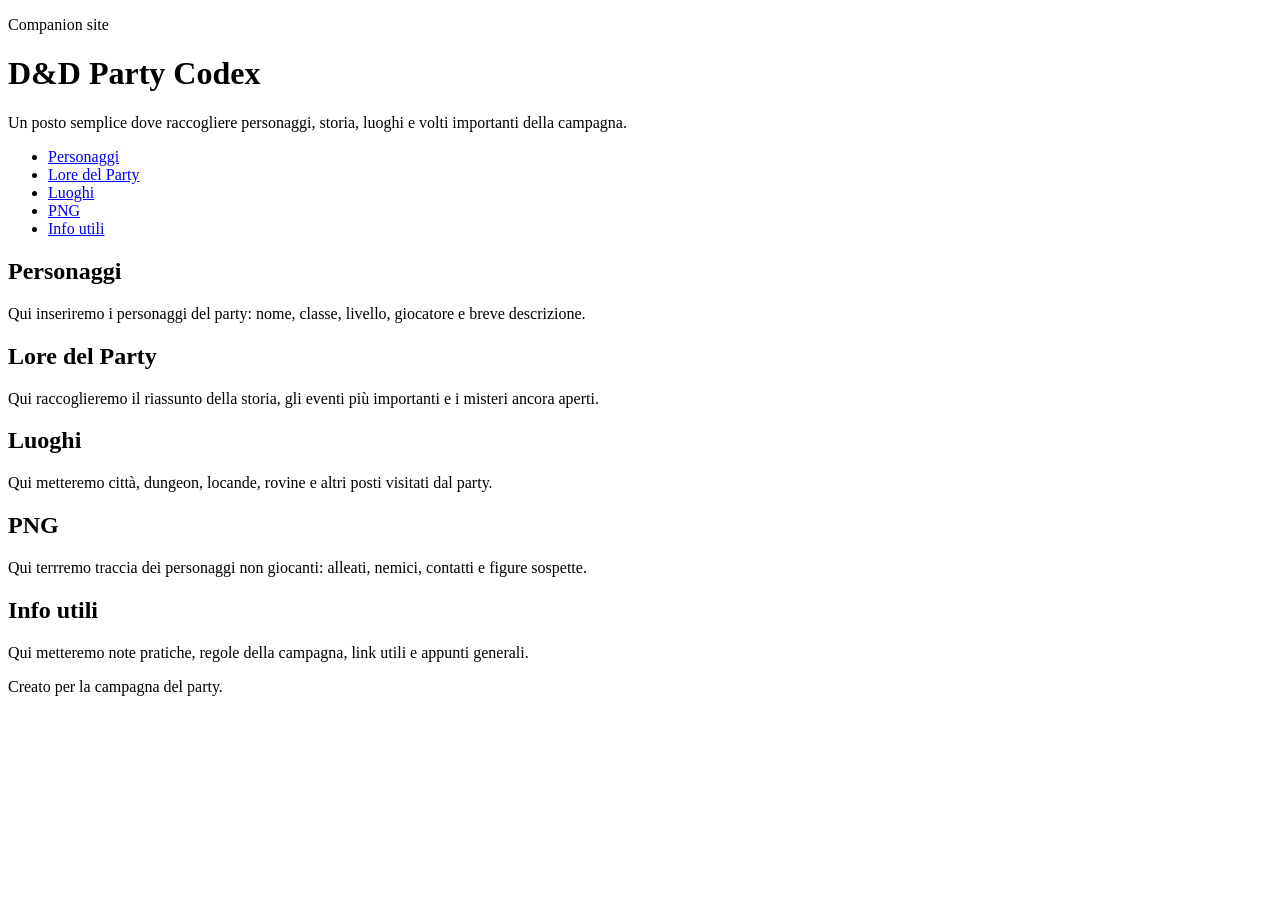
==== index.html @ 2870b863 "Stuttura base HTML" ====
<!DOCTYPE html>
<html lang="it">
<head>
  <meta charset="UTF-8" />
  <meta name="viewport" content="width=device-width, initial-scale=1.0" />
  <title>D&D Party Codex</title>
  <meta name="description" content="Companion site del party di D&D con personaggi, lore, luoghi, PNG e info utili." />
  <link rel="stylesheet" href="styles/style.css" />
</head>
<body>
  <header>
    <div>
      <p>Companion site</p>
      <h1>D&D Party Codex</h1>
      <p>Un posto semplice dove raccogliere personaggi, storia, luoghi e volti importanti della campagna.</p>
    </div>

    <nav>
      <ul>
        <li><a href="#personaggi">Personaggi</a></li>
        <li><a href="#lore">Lore del Party</a></li>
        <li><a href="#luoghi">Luoghi</a></li>
        <li><a href="#png">PNG</a></li>
        <li><a href="#info-utili">Info utili</a></li>
      </ul>
    </nav>
  </header>

  <main>
    <section id="personaggi">
      <h2>Personaggi</h2>
      <p>Qui inseriremo i personaggi del party: nome, classe, livello, giocatore e breve descrizione.</p>
    </section>

    <section id="lore">
      <h2>Lore del Party</h2>
      <p>Qui raccoglieremo il riassunto della storia, gli eventi più importanti e i misteri ancora aperti.</p>
    </section>

    <section id="luoghi">
      <h2>Luoghi</h2>
      <p>Qui metteremo città, dungeon, locande, rovine e altri posti visitati dal party.</p>
    </section>

    <section id="png">
      <h2>PNG</h2>
      <p>Qui terrremo traccia dei personaggi non giocanti: alleati, nemici, contatti e figure sospette.</p>
    </section>

    <section id="info-utili">
      <h2>Info utili</h2>
      <p>Qui metteremo note pratiche, regole della campagna, link utili e appunti generali.</p>
    </section>
  </main>

  <footer>
    <p>Creato per la campagna del party.</p>
  </footer>

  <script src="scripts/app.js"></script>
</body>
</html>
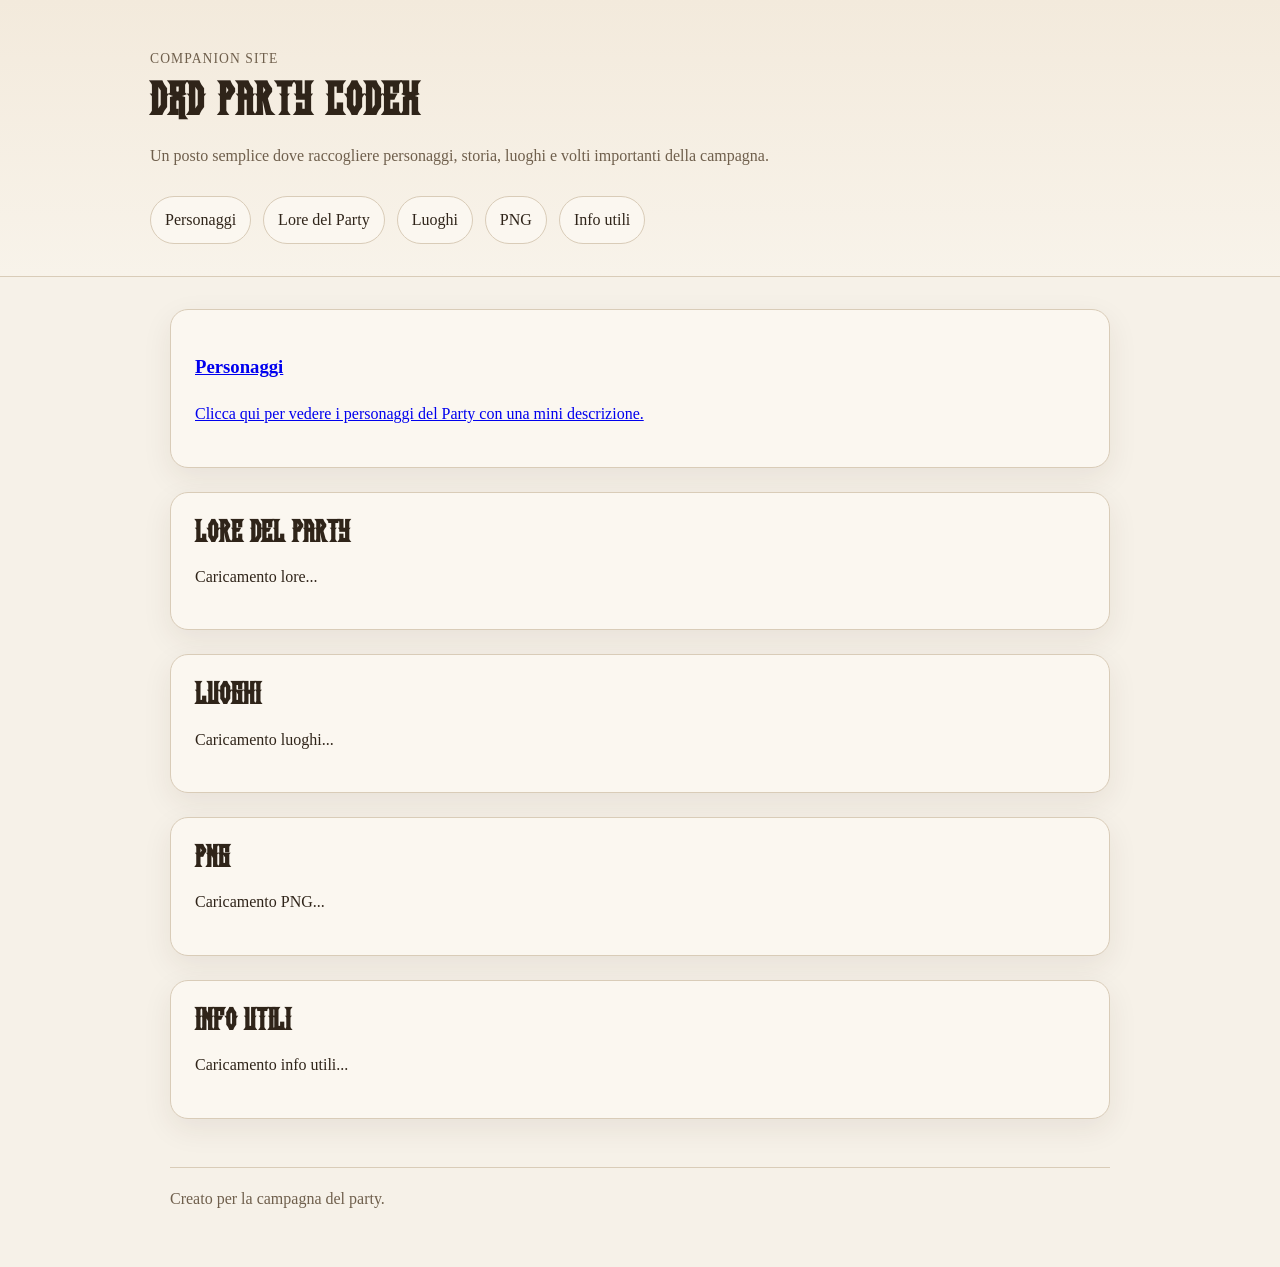
==== commit 3e230f4a: "Nuovo layout a pagine" ====
--- a/index.html
+++ b/index.html
@@ -28,28 +28,40 @@
 
   <main>
     <section id="personaggi">
-      <h2>Personaggi</h2>
-      <p>Qui inseriremo i personaggi del party: nome, classe, livello, giocatore e breve descrizione.</p>
-    </section>
+  <a class="section-card-link" href="./characters.html">
+    <article class="entry-card entry-card-clickable entry-card-hub">
+      <h3>Personaggi</h3>
+      <p>Clicca qui per vedere i personaggi del Party con una mini descrizione.</p>
+    </article>
+  </a>
+</section>
 
     <section id="lore">
       <h2>Lore del Party</h2>
-      <p>Qui raccoglieremo il riassunto della storia, gli eventi più importanti e i misteri ancora aperti.</p>
+      <div id="lore-list">
+        <p>Caricamento lore...</p>
+      </div>
     </section>
 
     <section id="luoghi">
       <h2>Luoghi</h2>
-      <p>Qui metteremo città, dungeon, locande, rovine e altri posti visitati dal party.</p>
+      <div id="locations-list">
+        <p>Caricamento luoghi...</p>
+      </div>
     </section>
 
     <section id="png">
       <h2>PNG</h2>
-      <p>Qui terrremo traccia dei personaggi non giocanti: alleati, nemici, contatti e figure sospette.</p>
+      <div id="npcs-list">
+        <p>Caricamento PNG...</p>
+      </div>
     </section>
 
     <section id="info-utili">
       <h2>Info utili</h2>
-      <p>Qui metteremo note pratiche, regole della campagna, link utili e appunti generali.</p>
+      <div id="useful-info-list">
+        <p>Caricamento info utili...</p>
+      </div>
     </section>
   </main>
 
@@ -57,6 +69,19 @@
     <p>Creato per la campagna del party.</p>
   </footer>
 
+  <dialog id="character-dialog">
+    <div class="dialog-shell">
+      <button id="close-character-dialog" class="dialog-close" aria-label="Chiudi finestra">
+        ×
+      </button>
+
+      <div id="character-dialog-content">
+        <h3>Dettagli personaggio</h3>
+        <p>Qui compariranno i dettagli del personaggio selezionato.</p>
+      </div>
+    </div>
+  </dialog>
+
   <script src="scripts/app.js"></script>
 </body>
 </html>
--- a/styles/style.css
+++ b/styles/style.css
@@ -0,0 +1,235 @@
+@font-face {
+  font-family: "Dragonit";
+  src: url("../assets/fonts/Dragonit-4ned6.otf") format("opentype");
+  font-display: swap;
+}
+
+:root {
+  --bg: #f6f1e8;
+  --paper: #fbf7f0;
+  --paper-strong: #efe6d6;
+  --text: #2f2419;
+  --muted: #6f5f4c;
+  --accent: #7c5a3a;
+  --accent-soft: #d8c2a6;
+  --border: #d9ccb8;
+  --shadow: 0 10px 30px rgba(60, 40, 20, 0.08);
+  --radius: 18px;
+  --max-width: 980px;
+}
+
+* {
+  box-sizing: border-box;
+}
+
+html {
+  scroll-behavior: smooth;
+}
+
+body {
+  margin: 0;
+  font-family: Georgia, "Times New Roman", serif;
+  background: var(--bg);
+  color: var(--text);
+  line-height: 1.6;
+}
+
+header {
+  background: linear-gradient(to bottom, #f3eadc, #f8f3ea);
+  border-bottom: 1px solid var(--border);
+  padding: 48px 20px 32px;
+}
+
+header > div,
+nav,
+main,
+footer {
+  max-width: var(--max-width);
+  margin: 0 auto;
+}
+
+header p:first-child {
+  margin: 0 0 8px;
+  color: var(--muted);
+  text-transform: uppercase;
+  letter-spacing: 0.08em;
+  font-size: 0.85rem;
+}
+
+h1 {
+  margin: 0 0 12px;
+  font-size: 3rem;
+  line-height: 1.1;
+  font-family: "Dragonit", Georgia, serif;
+  letter-spacing: 0.05em;
+  display: inline-block;
+  transform: scaleX(1.04);
+  transform-origin: left center;
+}
+
+header div p:last-child {
+  margin: 0;
+  max-width: 700px;
+  color: var(--muted);
+}
+
+nav {
+  margin-top: 28px;
+}
+
+nav ul {
+  list-style: none;
+  display: flex;
+  flex-wrap: wrap;
+  gap: 12px;
+  padding: 0;
+  margin: 0;
+}
+
+nav a {
+  display: inline-block;
+  text-decoration: none;
+  color: var(--text);
+  background: var(--paper);
+  border: 1px solid var(--border);
+  padding: 10px 14px;
+  border-radius: 999px;
+  transition: 0.2s ease;
+}
+
+nav a:hover {
+  background: var(--accent);
+  color: white;
+  border-color: var(--accent);
+}
+
+main {
+  padding: 32px 20px 48px;
+  display: grid;
+  gap: 24px;
+}
+
+section {
+  background: var(--paper);
+  border: 1px solid var(--border);
+  border-radius: var(--radius);
+  padding: 24px;
+  box-shadow: var(--shadow);
+}
+
+h2 {
+  margin-top: 0;
+  margin-bottom: 12px;
+  font-size: 1.8rem;
+  line-height: 1.1;
+  font-family: "Dragonit", Georgia, serif;
+  letter-spacing: 0.04em;
+  display: inline-block;
+  transform: scaleX(1.03);
+  transform-origin: left center;
+}
+
+h2 {
+  margin-top: 0;
+  margin-bottom: 12px;
+  font-size: 2rem;
+  line-height: 1.1;
+  font-family: "Dragonit", Georgia, serif;
+  letter-spacing: 0.02em;
+}
+
+p {
+  margin-top: 0;
+}
+
+footer {
+  padding: 0 20px 40px;
+  color: var(--muted);
+}
+
+footer p {
+  border-top: 1px solid var(--border);
+  padding-top: 18px;
+  margin-top: 0;
+}
+
+@media (max-width: 700px) {
+  h1 {
+    font-size: 2rem;
+  }
+
+  header {
+    padding-top: 36px;
+  }
+
+  nav ul {
+    gap: 10px;
+  }
+
+  nav a {
+    width: 100%;
+    text-align: center;
+  }
+
+  section {
+    padding: 20px;
+  }
+
+  .entry-card + .entry-card {
+  margin-top: 18px;
+}
+
+.entry-card h3 {
+  margin-top: 0;
+  margin-bottom: 10px;
+  color: var(--accent);
+  font-size: 1.2rem;
+}
+
+.entry-card p:last-of-type {
+  margin-bottom: 0;
+}
+
+.tag-list {
+  display: flex;
+  flex-wrap: wrap;
+  gap: 8px;
+  margin-top: 14px;
+}
+
+.tag {
+  display: inline-block;
+  padding: 6px 10px;
+  border-radius: 999px;
+  background: var(--accent-soft);
+  color: var(--text);
+  font-size: 0.85rem;
+  border: 1px solid var(--border);
+}
+
+.section-card-link {
+  display: block;
+  text-decoration: none;
+  color: inherit;
+  cursor: pointer;
+}
+
+.entry-card-clickable {
+  cursor: pointer;
+}
+
+
+.entry-card-clickable:focus-visible {
+  outline: 2px solid var(--accent);
+  outline-offset: 4px;
+}
+
+.section-card-link .entry-card-hub h3 {
+  margin: 0 0 10px;
+  font-family: "Dragonit", Georgia, serif;
+  font-size: 2rem;
+  line-height: 1.1;
+  letter-spacing: 0.03em;
+  color: var(--text);
+}
+}
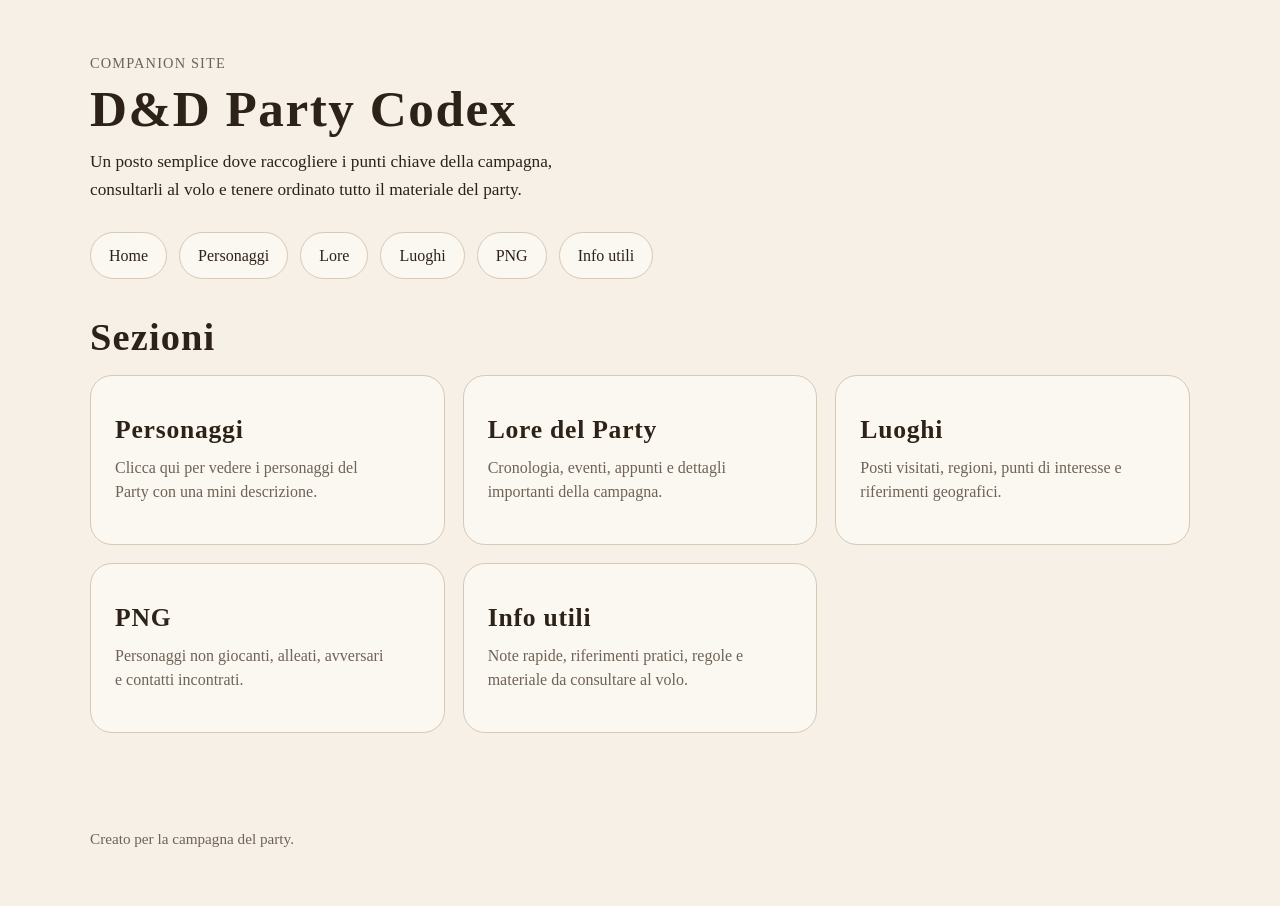
==== commit ff7e27ee: "Sistemazioni pre-pubblicazione" ====
--- a/index.html
+++ b/index.html
@@ -4,7 +4,10 @@
   <meta charset="UTF-8" />
   <meta name="viewport" content="width=device-width, initial-scale=1.0" />
   <title>D&D Party Codex</title>
-  <meta name="description" content="Companion site del party di D&D con personaggi, lore, luoghi, PNG e info utili." />
+  <meta
+    name="description"
+    content="Hub della campagna con personaggi, lore, luoghi, PNG e informazioni utili."
+  />
   <link rel="stylesheet" href="styles/style.css" />
 </head>
 <body>
@@ -12,55 +15,63 @@
     <div>
       <p>Companion site</p>
       <h1>D&D Party Codex</h1>
-      <p>Un posto semplice dove raccogliere personaggi, storia, luoghi e volti importanti della campagna.</p>
+      <p>
+        Un posto semplice dove raccogliere i punti chiave della campagna,
+        consultarli al volo e tenere ordinato tutto il materiale del party.
+      </p>
     </div>
 
-    <nav>
+    <nav aria-label="Navigazione principale">
       <ul>
-        <li><a href="#personaggi">Personaggi</a></li>
-        <li><a href="#lore">Lore del Party</a></li>
-        <li><a href="#luoghi">Luoghi</a></li>
-        <li><a href="#png">PNG</a></li>
-        <li><a href="#info-utili">Info utili</a></li>
+        <li><a href="./index.html">Home</a></li>
+        <li><a href="./characters.html">Personaggi</a></li>
+        <li><a href="./lore.html">Lore</a></li>
+        <li><a href="./locations.html">Luoghi</a></li>
+        <li><a href="./npcs.html">PNG</a></li>
+        <li><a href="./info.html">Info utili</a></li>
       </ul>
     </nav>
   </header>
 
   <main>
-    <section id="personaggi">
-  <a class="section-card-link" href="./characters.html">
-    <article class="entry-card entry-card-clickable entry-card-hub">
-      <h3>Personaggi</h3>
-      <p>Clicca qui per vedere i personaggi del Party con una mini descrizione.</p>
-    </article>
-  </a>
-</section>
+    <section aria-labelledby="hub-title">
+      <h2 id="hub-title">Sezioni</h2>
 
-    <section id="lore">
-      <h2>Lore del Party</h2>
-      <div id="lore-list">
-        <p>Caricamento lore...</p>
-      </div>
-    </section>
+      <div class="hub-grid">
+        <a class="section-card-link" href="./characters.html">
+          <article class="entry-card entry-card-clickable entry-card-hub">
+            <h3>Personaggi</h3>
+            <p>Clicca qui per vedere i personaggi del Party con una mini descrizione.</p>
+          </article>
+        </a>
 
-    <section id="luoghi">
-      <h2>Luoghi</h2>
-      <div id="locations-list">
-        <p>Caricamento luoghi...</p>
-      </div>
-    </section>
+        <a class="section-card-link" href="./lore.html">
+          <article class="entry-card entry-card-clickable entry-card-hub">
+            <h3>Lore del Party</h3>
+            <p>Cronologia, eventi, appunti e dettagli importanti della campagna.</p>
+          </article>
+        </a>
 
-    <section id="png">
-      <h2>PNG</h2>
-      <div id="npcs-list">
-        <p>Caricamento PNG...</p>
-      </div>
-    </section>
+        <a class="section-card-link" href="./locations.html">
+          <article class="entry-card entry-card-clickable entry-card-hub">
+            <h3>Luoghi</h3>
+            <p>Posti visitati, regioni, punti di interesse e riferimenti geografici.</p>
+          </article>
+        </a>
 
-    <section id="info-utili">
-      <h2>Info utili</h2>
-      <div id="useful-info-list">
-        <p>Caricamento info utili...</p>
+        <a class="section-card-link" href="./npcs.html">
+          <article class="entry-card entry-card-clickable entry-card-hub">
+            <h3>PNG</h3>
+            <p>Personaggi non giocanti, alleati, avversari e contatti incontrati.</p>
+          </article>
+        </a>
+
+        <a class="section-card-link" href="./info.html">
+          <article class="entry-card entry-card-clickable entry-card-hub">
+            <h3>Info utili</h3>
+            <p>Note rapide, riferimenti pratici, regole e materiale da consultare al volo.</p>
+          </article>
+        </a>
       </div>
     </section>
   </main>
@@ -69,19 +80,6 @@
     <p>Creato per la campagna del party.</p>
   </footer>
 
-  <dialog id="character-dialog">
-    <div class="dialog-shell">
-      <button id="close-character-dialog" class="dialog-close" aria-label="Chiudi finestra">
-        ×
-      </button>
-
-      <div id="character-dialog-content">
-        <h3>Dettagli personaggio</h3>
-        <p>Qui compariranno i dettagli del personaggio selezionato.</p>
-      </div>
-    </div>
-  </dialog>
-
   <script src="scripts/app.js"></script>
 </body>
 </html>
--- a/styles/style.css
+++ b/styles/style.css
@@ -1,24 +1,30 @@
-@font-face {
-  font-family: "Dragonit";
-  src: url("../assets/fonts/Dragonit-4ned6.otf") format("opentype");
-  font-display: swap;
-}
-
 :root {
-  --bg: #f6f1e8;
-  --paper: #fbf7f0;
-  --paper-strong: #efe6d6;
-  --text: #2f2419;
-  --muted: #6f5f4c;
-  --accent: #7c5a3a;
-  --accent-soft: #d8c2a6;
-  --border: #d9ccb8;
-  --shadow: 0 10px 30px rgba(60, 40, 20, 0.08);
-  --radius: 18px;
-  --max-width: 980px;
-}
-
-* {
+  --bg: #f6f0e6;
+  --surface: #fbf7f1;
+  --surface-strong: #fffaf4;
+  --text: #2d2218;
+  --muted: #6f6256;
+  --border: #d8c8b4;
+  --accent: #7b5d2a;
+  --accent-soft: #efe1c8;
+  --shadow: rgba(70, 45, 18, 0.08);
+
+  --radius: 22px;
+  --radius-sm: 14px;
+
+  --space-1: 8px;
+  --space-2: 12px;
+  --space-3: 16px;
+  --space-4: 20px;
+  --space-5: 28px;
+  --space-6: 40px;
+
+  --container: 1100px;
+}
+
+*,
+*::before,
+*::after {
   box-sizing: border-box;
 }
 
@@ -28,49 +34,78 @@
 
 body {
   margin: 0;
+  background: var(--bg);
+  color: var(--text);
   font-family: Georgia, "Times New Roman", serif;
-  background: var(--bg);
-  color: var(--text);
   line-height: 1.6;
 }
 
-header {
-  background: linear-gradient(to bottom, #f3eadc, #f8f3ea);
-  border-bottom: 1px solid var(--border);
-  padding: 48px 20px 32px;
-}
-
-header > div,
-nav,
+img {
+  max-width: 100%;
+  display: block;
+}
+
+a {
+  color: inherit;
+}
+
+header,
 main,
 footer {
-  max-width: var(--max-width);
+  width: min(calc(100% - 32px), var(--container));
   margin: 0 auto;
 }
 
-header p:first-child {
+header {
+  padding: 40px 0 28px;
+}
+
+header > div p:first-child {
   margin: 0 0 8px;
+  font-size: 0.9rem;
+  letter-spacing: 0.08em;
+  text-transform: uppercase;
   color: var(--muted);
-  text-transform: uppercase;
-  letter-spacing: 0.08em;
-  font-size: 0.85rem;
+}
+
+h1,
+h2,
+h3 {
+  color: var(--text);
+  margin-top: 0;
 }
 
 h1 {
-  margin: 0 0 12px;
-  font-size: 3rem;
-  line-height: 1.1;
+  margin-bottom: 14px;
   font-family: "Dragonit", Georgia, serif;
-  letter-spacing: 0.05em;
-  display: inline-block;
-  transform: scaleX(1.04);
-  transform-origin: left center;
-}
-
-header div p:last-child {
-  margin: 0;
-  max-width: 700px;
-  color: var(--muted);
+  font-size: clamp(2.2rem, 4vw, 4rem);
+  line-height: 1;
+  letter-spacing: 0.03em;
+}
+
+h2 {
+  margin-bottom: 18px;
+  font-family: "Dragonit", Georgia, serif;
+  font-size: clamp(1.8rem, 3vw, 2.8rem);
+  line-height: 1.05;
+  letter-spacing: 0.03em;
+}
+
+h3 {
+  margin-bottom: 10px;
+  font-size: 1.2rem;
+  line-height: 1.2;
+}
+
+p {
+  margin-top: 0;
+  margin-bottom: 14px;
+}
+
+header > div > p:last-child {
+  max-width: 62ch;
+  color: var(--text);
+  font-size: 1.08rem;
 }
 
 nav {
@@ -87,107 +122,96 @@
 }
 
 nav a {
-  display: inline-block;
+  display: inline-flex;
+  align-items: center;
+  min-height: 44px;
+  padding: 10px 18px;
+  border: 1px solid var(--border);
+  border-radius: 999px;
+  background: var(--surface);
   text-decoration: none;
   color: var(--text);
-  background: var(--paper);
-  border: 1px solid var(--border);
-  padding: 10px 14px;
-  border-radius: 999px;
-  transition: 0.2s ease;
-}
-
-nav a:hover {
-  background: var(--accent);
-  color: white;
+  transition: border-color 0.2s ease, background-color 0.2s ease;
+}
+
+nav a:hover,
+nav a:focus-visible {
   border-color: var(--accent);
+  background: var(--surface-strong);
+  outline: none;
 }
 
 main {
-  padding: 32px 20px 48px;
+  padding: 10px 0 56px;
+}
+
+section {
+  margin-bottom: 38px;
+}
+
+.hub-grid,
+.entries-grid {
   display: grid;
-  gap: 24px;
-}
-
-section {
-  background: var(--paper);
+  grid-template-columns: 1fr;
+  gap: 18px;
+}
+
+.section-card-link,
+.section-card-link:visited,
+.section-card-link:hover,
+.section-card-link:active {
+  display: block;
+  text-decoration: none;
+  color: inherit;
+  cursor: pointer;
+}
+
+.entry-card {
+  background: var(--surface);
   border: 1px solid var(--border);
   border-radius: var(--radius);
-  padding: 24px;
-  box-shadow: var(--shadow);
-}
-
-h2 {
-  margin-top: 0;
-  margin-bottom: 12px;
-  font-size: 1.8rem;
-  line-height: 1.1;
+  padding: 22px 22px 20px;
+}
+
+.entry-card-clickable,
+.entry-card-clickable * {
+  cursor: pointer;
+}
+
+.entry-card-clickable:focus-visible {
+  outline: 2px solid var(--accent);
+  outline-offset: 4px;
+}
+
+.entry-card-hub {
+  min-height: 170px;
+  display: flex;
+  flex-direction: column;
+  justify-content: center;
+}
+
+.entry-card-hub h3 {
+  margin: 0 0 12px;
   font-family: "Dragonit", Georgia, serif;
-  letter-spacing: 0.04em;
-  display: inline-block;
-  transform: scaleX(1.03);
-  transform-origin: left center;
-}
-
-h2 {
-  margin-top: 0;
-  margin-bottom: 12px;
-  font-size: 2rem;
-  line-height: 1.1;
-  font-family: "Dragonit", Georgia, serif;
-  letter-spacing: 0.02em;
-}
-
-p {
-  margin-top: 0;
-}
-
-footer {
-  padding: 0 20px 40px;
+  font-size: clamp(1.5rem, 2vw, 2rem);
+  line-height: 1.05;
+  letter-spacing: 0.03em;
+  color: var(--text);
+}
+
+.entry-card-hub p {
+  margin: 0;
+  max-width: 34ch;
   color: var(--muted);
-}
-
-footer p {
-  border-top: 1px solid var(--border);
-  padding-top: 18px;
-  margin-top: 0;
-}
-
-@media (max-width: 700px) {
-  h1 {
-    font-size: 2rem;
-  }
-
-  header {
-    padding-top: 36px;
-  }
-
-  nav ul {
-    gap: 10px;
-  }
-
-  nav a {
-    width: 100%;
-    text-align: center;
-  }
-
-  section {
-    padding: 20px;
-  }
-
-  .entry-card + .entry-card {
-  margin-top: 18px;
-}
-
-.entry-card h3 {
-  margin-top: 0;
-  margin-bottom: 10px;
+  font-size: 1rem;
+  line-height: 1.5;
+}
+
+.entry-link-text {
+  margin-top: 14px;
+  margin-bottom: 0;
   color: var(--accent);
-  font-size: 1.2rem;
-}
-
-.entry-card p:last-of-type {
-  margin-bottom: 0;
+  font-size: 0.95rem;
 }
 
 .tag-list {
@@ -198,38 +222,93 @@
 }
 
 .tag {
-  display: inline-block;
+  display: inline-flex;
+  align-items: center;
+  min-height: 32px;
   padding: 6px 10px;
+  border: 1px solid var(--border);
   border-radius: 999px;
-  background: var(--accent-soft);
-  color: var(--text);
-  font-size: 0.85rem;
-  border: 1px solid var(--border);
-}
-
-.section-card-link {
-  display: block;
-  text-decoration: none;
-  color: inherit;
+  background: var(--surface-strong);
+  color: var(--text);
+  font-size: 0.88rem;
+}
+
+footer {
+  padding: 0 0 40px;
+  color: var(--muted);
+  font-size: 0.95rem;
+}
+
+dialog {
+  width: min(680px, calc(100% - 24px));
+  padding: 0;
+  border: none;
+  background: transparent;
+}
+
+dialog::backdrop {
+  background: rgba(35, 24, 15, 0.45);
+}
+
+.dialog-shell {
+  position: relative;
+  background: var(--surface);
+  color: var(--text);
+  border: 1px solid var(--border);
+  border-radius: 24px;
+  padding: 28px 24px 24px;
+}
+
+.dialog-close {
+  position: absolute;
+  top: 12px;
+  right: 12px;
+  width: 42px;
+  height: 42px;
+  border: 1px solid var(--border);
+  border-radius: 999px;
+  background: var(--surface-strong);
+  color: var(--text);
+  font-size: 1.4rem;
+  line-height: 1;
   cursor: pointer;
 }
 
-.entry-card-clickable {
-  cursor: pointer;
-}
-
-
-.entry-card-clickable:focus-visible {
-  outline: 2px solid var(--accent);
-  outline-offset: 4px;
-}
-
-.section-card-link .entry-card-hub h3 {
-  margin: 0 0 10px;
+.dialog-close:hover,
+.dialog-close:focus-visible {
+  border-color: var(--accent);
+  outline: none;
+}
+
+#character-dialog-content h3 {
   font-family: "Dragonit", Georgia, serif;
-  font-size: 2rem;
-  line-height: 1.1;
+  font-size: clamp(1.6rem, 2vw, 2.2rem);
+  line-height: 1.05;
   letter-spacing: 0.03em;
-  color: var(--text);
-}
+  margin-bottom: 14px;
+}
+
+#character-dialog-content p:last-of-type {
+  margin-bottom: 0;
+}
+
+@media (min-width: 760px) {
+  header {
+    padding-top: 52px;
+  }
+
+  .hub-grid,
+  .entries-grid {
+    grid-template-columns: repeat(2, minmax(0, 1fr));
+  }
+
+  .entry-card {
+    padding: 24px;
+  }
+}
+
+@media (min-width: 1100px) {
+  .hub-grid {
+    grid-template-columns: repeat(3, minmax(0, 1fr));
+  }
 }
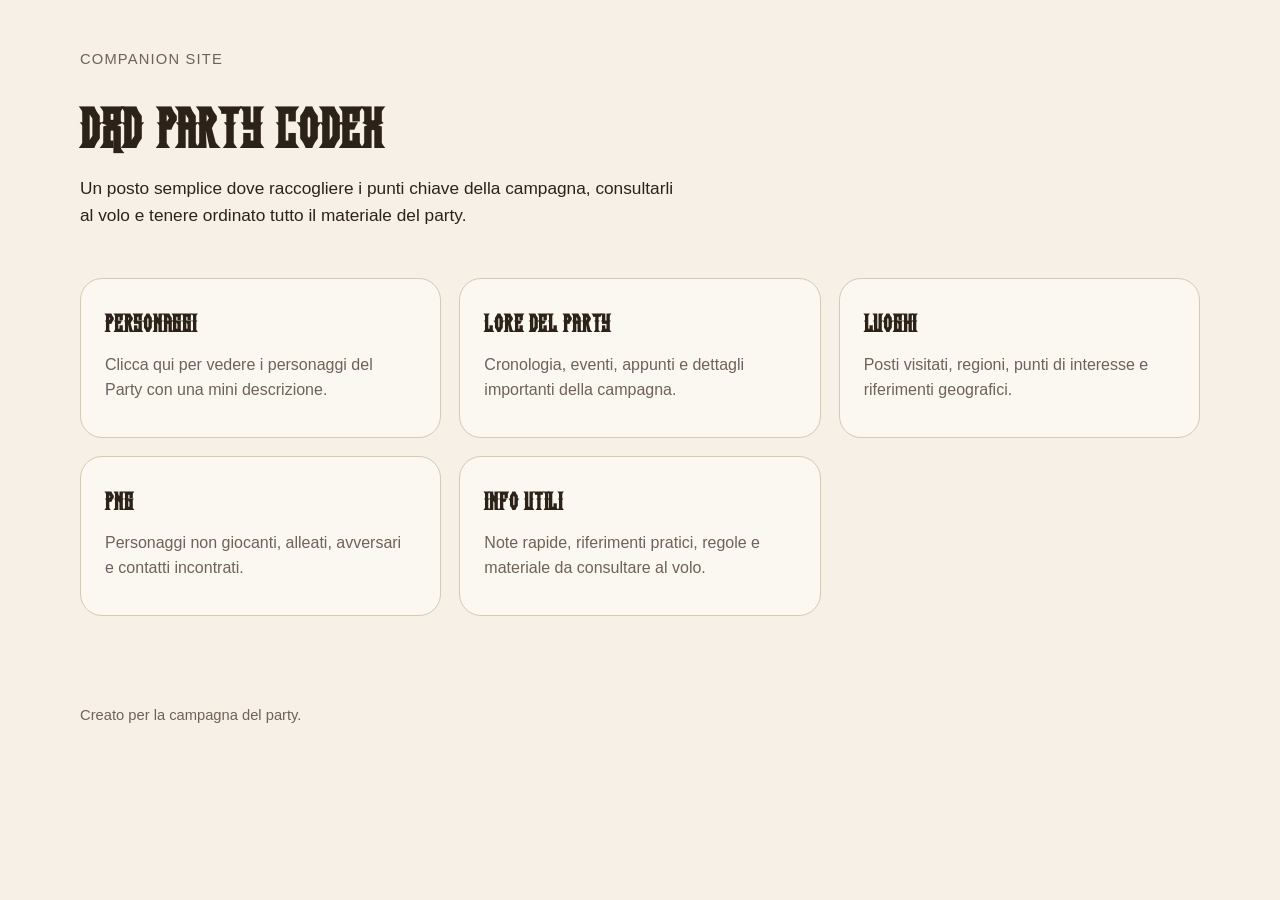
==== commit bcf101c3: "Sistemazioni HTML" ====
--- a/index.html
+++ b/index.html
@@ -14,29 +14,17 @@
   <header>
     <div>
       <p>Companion site</p>
+      <br>
       <h1>D&D Party Codex</h1>
       <p>
         Un posto semplice dove raccogliere i punti chiave della campagna,
         consultarli al volo e tenere ordinato tutto il materiale del party.
       </p>
     </div>
-
-    <nav aria-label="Navigazione principale">
-      <ul>
-        <li><a href="./index.html">Home</a></li>
-        <li><a href="./characters.html">Personaggi</a></li>
-        <li><a href="./lore.html">Lore</a></li>
-        <li><a href="./locations.html">Luoghi</a></li>
-        <li><a href="./npcs.html">PNG</a></li>
-        <li><a href="./info.html">Info utili</a></li>
-      </ul>
-    </nav>
   </header>
-
-  <main>
+  
+ <main>
     <section aria-labelledby="hub-title">
-      <h2 id="hub-title">Sezioni</h2>
-
       <div class="hub-grid">
         <a class="section-card-link" href="./characters.html">
           <article class="entry-card entry-card-clickable entry-card-hub">
--- a/styles/style.css
+++ b/styles/style.css
@@ -1,26 +1,31 @@
 :root {
   --bg: #f6f0e6;
   --surface: #fbf7f1;
-  --surface-strong: #fffaf4;
+  --surface-2: #fffaf4;
   --text: #2d2218;
   --muted: #6f6256;
   --border: #d8c8b4;
   --accent: #7b5d2a;
-  --accent-soft: #efe1c8;
-  --shadow: rgba(70, 45, 18, 0.08);
-
-  --radius: 22px;
-  --radius-sm: 14px;
-
-  --space-1: 8px;
-  --space-2: 12px;
-  --space-3: 16px;
-  --space-4: 20px;
-  --space-5: 28px;
-  --space-6: 40px;
-
-  --container: 1100px;
-}
+
+  --radius-lg: 22px;
+  --radius-md: 14px;
+  --radius-pill: 999px;
+
+  --container: 1120px;
+
+  --text-body: 1rem;
+  --text-small: 0.92rem;
+  --text-lead: 1.08rem;
+}
+
+
+@font-face {
+  font-family: "Dragonit";
+  src: local("Dragonit"),
+       url("../assets/fonts/Dragonit-4ned6.otf") format("opentype");
+  font-display: swap;
+}
+
 
 *,
 *::before,
@@ -36,13 +41,16 @@
   margin: 0;
   background: var(--bg);
   color: var(--text);
-  font-family: Georgia, "Times New Roman", serif;
+  font-family: Arial, Helvetica, sans-serif;
+  font-size: var(--text-body);
   line-height: 1.6;
 }
 
-img {
+img,
+svg,
+video {
+  display: block;
   max-width: 100%;
-  display: block;
 }
 
 a {
@@ -53,32 +61,32 @@
 main,
 footer {
   width: min(calc(100% - 32px), var(--container));
-  margin: 0 auto;
+  margin-inline: auto;
 }
 
 header {
-  padding: 40px 0 28px;
+  padding: 36px 0 26px;
 }
 
 header > div p:first-child {
   margin: 0 0 8px;
-  font-size: 0.9rem;
+  color: var(--muted);
+  font-size: var(--text-small);
+  text-transform: uppercase;
   letter-spacing: 0.08em;
-  text-transform: uppercase;
-  color: var(--muted);
 }
 
 h1,
 h2,
 h3 {
-  color: var(--text);
   margin-top: 0;
+  color: var(--text);
 }
 
 h1 {
-  margin-bottom: 14px;
+  margin-bottom: 12px;
   font-family: "Dragonit", Georgia, serif;
-  font-size: clamp(2.2rem, 4vw, 4rem);
+  font-size: clamp(2.1rem, 4.5vw, 3.9rem);
   line-height: 1;
   letter-spacing: 0.03em;
 }
@@ -86,14 +94,14 @@
 h2 {
   margin-bottom: 18px;
   font-family: "Dragonit", Georgia, serif;
-  font-size: clamp(1.8rem, 3vw, 2.8rem);
+  font-size: clamp(1.7rem, 3vw, 2.7rem);
   line-height: 1.05;
   letter-spacing: 0.03em;
 }
 
 h3 {
   margin-bottom: 10px;
-  font-size: 1.2rem;
+  font-size: 1.14rem;
   line-height: 1.2;
 }
 
@@ -104,21 +112,21 @@
 
 header > div > p:last-child {
   max-width: 62ch;
-  color: var(--text);
-  font-size: 1.08rem;
+  font-size: var(--text-lead);
+  color: var(--text);
 }
 
 nav {
-  margin-top: 28px;
+  margin-top: 26px;
 }
 
 nav ul {
-  list-style: none;
   display: flex;
   flex-wrap: wrap;
   gap: 12px;
+  list-style: none;
+  margin: 0;
   padding: 0;
-  margin: 0;
 }
 
 nav a {
@@ -127,26 +135,26 @@
   min-height: 44px;
   padding: 10px 18px;
   border: 1px solid var(--border);
-  border-radius: 999px;
+  border-radius: var(--radius-pill);
   background: var(--surface);
   text-decoration: none;
   color: var(--text);
-  transition: border-color 0.2s ease, background-color 0.2s ease;
+  cursor: pointer;
 }
 
 nav a:hover,
 nav a:focus-visible {
+  outline: none;
   border-color: var(--accent);
-  background: var(--surface-strong);
-  outline: none;
+  background: var(--surface-2);
 }
 
 main {
-  padding: 10px 0 56px;
+  padding: 8px 0 52px;
 }
 
 section {
-  margin-bottom: 38px;
+  margin-bottom: 36px;
 }
 
 .hub-grid,
@@ -161,16 +169,16 @@
 .section-card-link:hover,
 .section-card-link:active {
   display: block;
+  color: inherit;
   text-decoration: none;
-  color: inherit;
   cursor: pointer;
 }
 
 .entry-card {
   background: var(--surface);
   border: 1px solid var(--border);
-  border-radius: var(--radius);
-  padding: 22px 22px 20px;
+  border-radius: var(--radius-lg);
+  padding: 22px;
 }
 
 .entry-card-clickable,
@@ -184,7 +192,7 @@
 }
 
 .entry-card-hub {
-  min-height: 170px;
+  min-height: 160px;
   display: flex;
   flex-direction: column;
   justify-content: center;
@@ -193,7 +201,7 @@
 .entry-card-hub h3 {
   margin: 0 0 12px;
   font-family: "Dragonit", Georgia, serif;
-  font-size: clamp(1.5rem, 2vw, 2rem);
+  font-size: clamp(1.45rem, 2vw, 1.95rem);
   line-height: 1.05;
   letter-spacing: 0.03em;
   color: var(--text);
@@ -204,14 +212,16 @@
   max-width: 34ch;
   color: var(--muted);
   font-size: 1rem;
-  line-height: 1.5;
+}
+
+.entry-card p:last-child {
+  margin-bottom: 0;
 }
 
 .entry-link-text {
   margin-top: 14px;
-  margin-bottom: 0;
   color: var(--accent);
-  font-size: 0.95rem;
+  font-size: var(--text-small);
 }
 
 .tag-list {
@@ -224,19 +234,13 @@
 .tag {
   display: inline-flex;
   align-items: center;
-  min-height: 32px;
+  min-height: 30px;
   padding: 6px 10px;
   border: 1px solid var(--border);
-  border-radius: 999px;
-  background: var(--surface-strong);
-  color: var(--text);
-  font-size: 0.88rem;
-}
-
-footer {
-  padding: 0 0 40px;
-  color: var(--muted);
-  font-size: 0.95rem;
+  border-radius: var(--radius-pill);
+  background: var(--surface-2);
+  color: var(--text);
+  font-size: 0.84rem;
 }
 
 dialog {
@@ -247,16 +251,16 @@
 }
 
 dialog::backdrop {
-  background: rgba(35, 24, 15, 0.45);
+  background: rgba(30, 20, 12, 0.45);
 }
 
 .dialog-shell {
   position: relative;
   background: var(--surface);
-  color: var(--text);
   border: 1px solid var(--border);
   border-radius: 24px;
-  padding: 28px 24px 24px;
+  padding: 28px 22px 22px;
+  color: var(--text);
 }
 
 .dialog-close {
@@ -266,35 +270,37 @@
   width: 42px;
   height: 42px;
   border: 1px solid var(--border);
-  border-radius: 999px;
-  background: var(--surface-strong);
-  color: var(--text);
-  font-size: 1.4rem;
+  border-radius: var(--radius-pill);
+  background: var(--surface-2);
+  color: var(--text);
+  font-size: 1.3rem;
   line-height: 1;
   cursor: pointer;
 }
 
 .dialog-close:hover,
 .dialog-close:focus-visible {
+  outline: none;
   border-color: var(--accent);
-  outline: none;
 }
 
 #character-dialog-content h3 {
   font-family: "Dragonit", Georgia, serif;
-  font-size: clamp(1.6rem, 2vw, 2.2rem);
+  font-size: clamp(1.55rem, 2vw, 2.2rem);
   line-height: 1.05;
   letter-spacing: 0.03em;
   margin-bottom: 14px;
 }
 
-#character-dialog-content p:last-of-type {
-  margin-bottom: 0;
+footer {
+  padding: 0 0 36px;
+  color: var(--muted);
+  font-size: var(--text-small);
 }
 
 @media (min-width: 760px) {
   header {
-    padding-top: 52px;
+    padding-top: 48px;
   }
 
   .hub-grid,
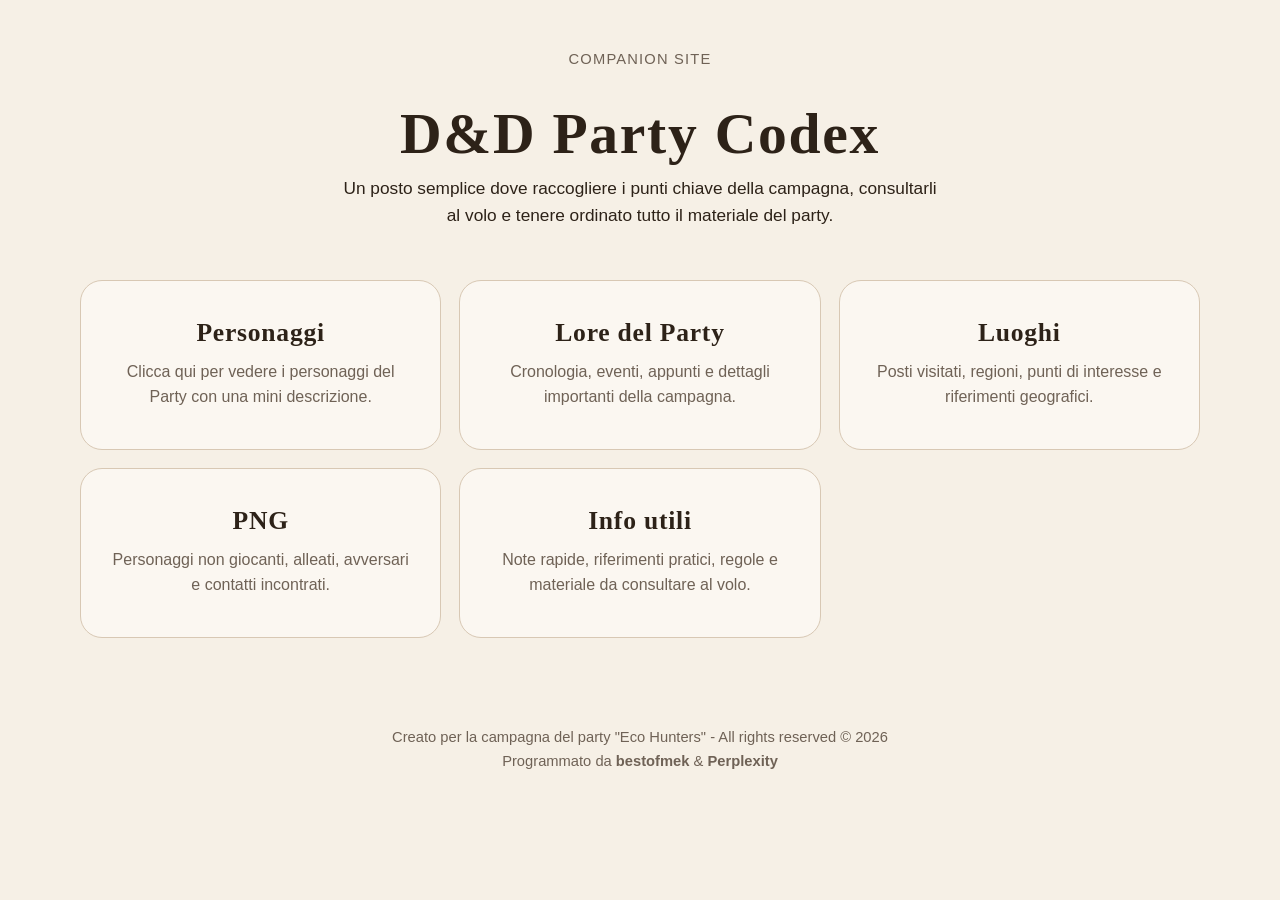
==== commit 05ab47a5: "Test centratura" ====
--- a/index.html
+++ b/index.html
@@ -22,7 +22,7 @@
       </p>
     </div>
   </header>
-  
+
  <main>
     <section aria-labelledby="hub-title">
       <div class="hub-grid">
@@ -65,7 +65,8 @@
   </main>
 
   <footer>
-    <p>Creato per la campagna del party.</p>
+    <p>Creato per la campagna del party "Eco Hunters" - All rights reserved © 2026
+      <br>Programmato da <b>bestofmek</b> & <b>Perplexity</b></p>
   </footer>
 
   <script src="scripts/app.js"></script>
--- a/styles/style.css
+++ b/styles/style.css
@@ -18,14 +18,14 @@
   --text-lead: 1.08rem;
 }
 
-
 @font-face {
   font-family: "Dragonit";
   src: local("Dragonit"),
-       url("../assets/fonts/Dragonit-4ned6.otf") format("opentype");
+       url("../assets/fonts/Dragonit.otf") format("opentype");
+  font-weight: normal;
+  font-style: normal;
   font-display: swap;
 }
-
 
 *,
 *::before,
@@ -44,6 +44,7 @@
   font-family: Arial, Helvetica, sans-serif;
   font-size: var(--text-body);
   line-height: 1.6;
+  text-align: center;
 }
 
 img,
@@ -65,7 +66,13 @@
 }
 
 header {
-  padding: 36px 0 26px;
+  padding: 40px 0 28px;
+}
+
+header > div {
+  display: flex;
+  flex-direction: column;
+  align-items: center;
 }
 
 header > div p:first-child {
@@ -81,6 +88,7 @@
 h3 {
   margin-top: 0;
   color: var(--text);
+  text-align: center;
 }
 
 h1 {
@@ -108,12 +116,14 @@
 p {
   margin-top: 0;
   margin-bottom: 14px;
+  text-align: center;
 }
 
 header > div > p:last-child {
   max-width: 62ch;
   font-size: var(--text-lead);
   color: var(--text);
+  margin-inline: auto;
 }
 
 nav {
@@ -123,6 +133,7 @@
 nav ul {
   display: flex;
   flex-wrap: wrap;
+  justify-content: center;
   gap: 12px;
   list-style: none;
   margin: 0;
@@ -132,6 +143,7 @@
 nav a {
   display: inline-flex;
   align-items: center;
+  justify-content: center;
   min-height: 44px;
   padding: 10px 18px;
   border: 1px solid var(--border);
@@ -162,6 +174,7 @@
   display: grid;
   grid-template-columns: 1fr;
   gap: 18px;
+  justify-content: center;
 }
 
 .section-card-link,
@@ -179,6 +192,7 @@
   border: 1px solid var(--border);
   border-radius: var(--radius-lg);
   padding: 22px;
+  text-align: center;
 }
 
 .entry-card-clickable,
@@ -192,10 +206,11 @@
 }
 
 .entry-card-hub {
-  min-height: 160px;
+  min-height: 170px;
   display: flex;
   flex-direction: column;
   justify-content: center;
+  align-items: center;
 }
 
 .entry-card-hub h3 {
@@ -205,6 +220,7 @@
   line-height: 1.05;
   letter-spacing: 0.03em;
   color: var(--text);
+  text-align: center;
 }
 
 .entry-card-hub p {
@@ -212,6 +228,7 @@
   max-width: 34ch;
   color: var(--muted);
   font-size: 1rem;
+  text-align: center;
 }
 
 .entry-card p:last-child {
@@ -222,11 +239,13 @@
   margin-top: 14px;
   color: var(--accent);
   font-size: var(--text-small);
+  text-align: center;
 }
 
 .tag-list {
   display: flex;
   flex-wrap: wrap;
+  justify-content: center;
   gap: 8px;
   margin-top: 14px;
 }
@@ -234,6 +253,7 @@
 .tag {
   display: inline-flex;
   align-items: center;
+  justify-content: center;
   min-height: 30px;
   padding: 6px 10px;
   border: 1px solid var(--border);
@@ -261,6 +281,7 @@
   border-radius: 24px;
   padding: 28px 22px 22px;
   color: var(--text);
+  text-align: center;
 }
 
 .dialog-close {
@@ -284,18 +305,31 @@
   border-color: var(--accent);
 }
 
+#character-dialog-content {
+  display: flex;
+  flex-direction: column;
+  align-items: center;
+}
+
 #character-dialog-content h3 {
   font-family: "Dragonit", Georgia, serif;
   font-size: clamp(1.55rem, 2vw, 2.2rem);
   line-height: 1.05;
   letter-spacing: 0.03em;
   margin-bottom: 14px;
+  text-align: center;
+}
+
+#character-dialog-content p {
+  max-width: 42ch;
+  margin-inline: auto;
 }
 
 footer {
   padding: 0 0 36px;
   color: var(--muted);
   font-size: var(--text-small);
+  text-align: center;
 }
 
 @media (min-width: 760px) {
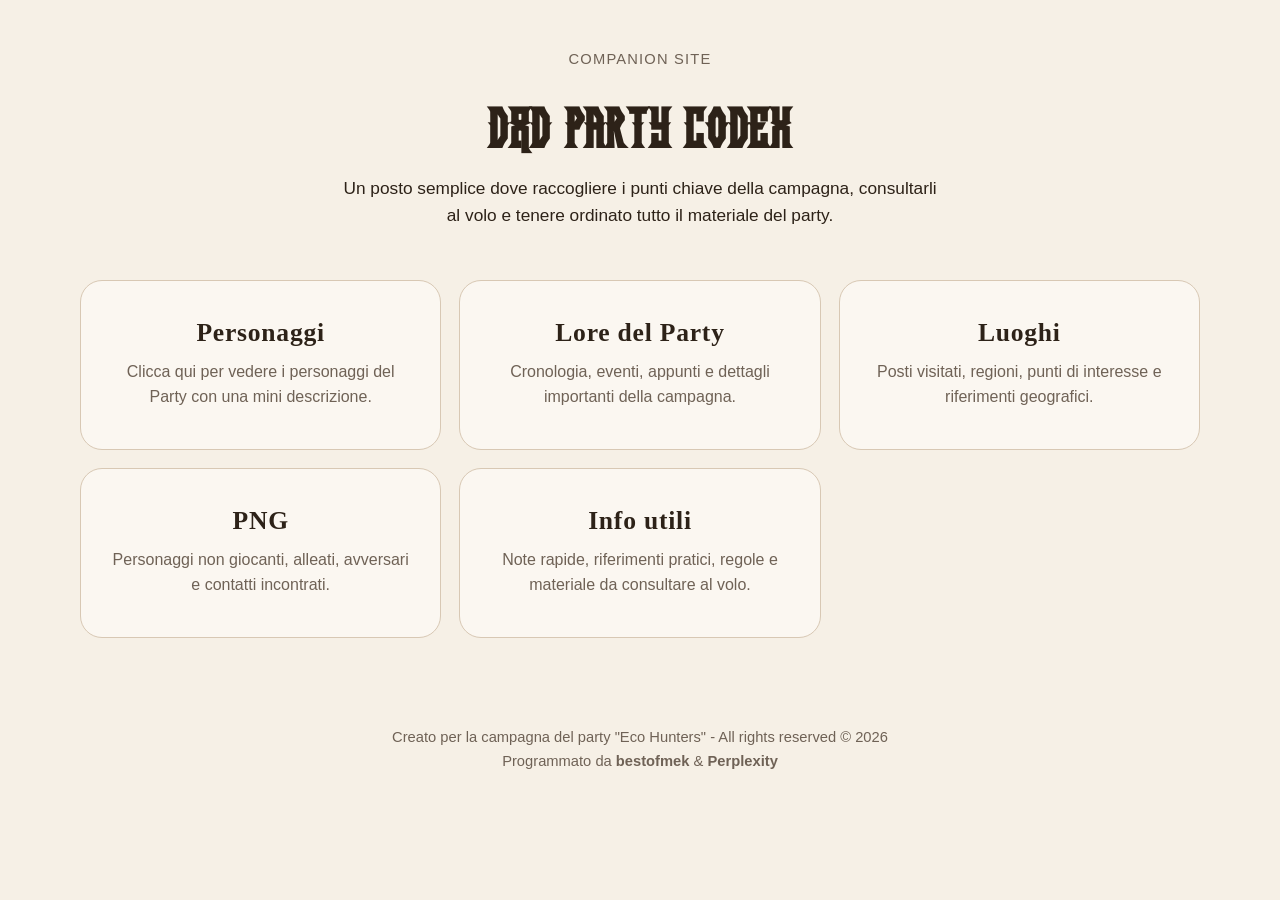
==== commit 5ef25f5a: "Modifiche al font" ====
--- a/index.html
+++ b/index.html
@@ -8,7 +8,8 @@
     name="description"
     content="Hub della campagna con personaggi, lore, luoghi, PNG e informazioni utili."
   />
-  <link rel="stylesheet" href="styles/style.css" />
+  <link rel="stylesheet" href="styles/style.css?v=3" />
+  <script src="scripts/app.js?v=3"></script>
 </head>
 <body>
   <header>
--- a/styles/style.css
+++ b/styles/style.css
@@ -19,14 +19,13 @@
 }
 
 @font-face {
-  font-family: "Dragonit";
+  font-family: "DragonitWeb";
   src: local("Dragonit"),
-       url("../assets/fonts/Dragonit.otf") format("opentype");
+       url("../assets/fonts/Dragonit-4ned6.otf?v=3") format("opentype");
   font-weight: normal;
   font-style: normal;
   font-display: swap;
 }
-
 *,
 *::before,
 *::after {
@@ -93,7 +92,7 @@
 
 h1 {
   margin-bottom: 12px;
-  font-family: "Dragonit", Georgia, serif;
+  font-family: "DragonitWeb", Georgia, serif;
   font-size: clamp(2.1rem, 4.5vw, 3.9rem);
   line-height: 1;
   letter-spacing: 0.03em;
@@ -101,7 +100,7 @@
 
 h2 {
   margin-bottom: 18px;
-  font-family: "Dragonit", Georgia, serif;
+  font-family: "DragonitWeb", Georgia, serif;
   font-size: clamp(1.7rem, 3vw, 2.7rem);
   line-height: 1.05;
   letter-spacing: 0.03em;
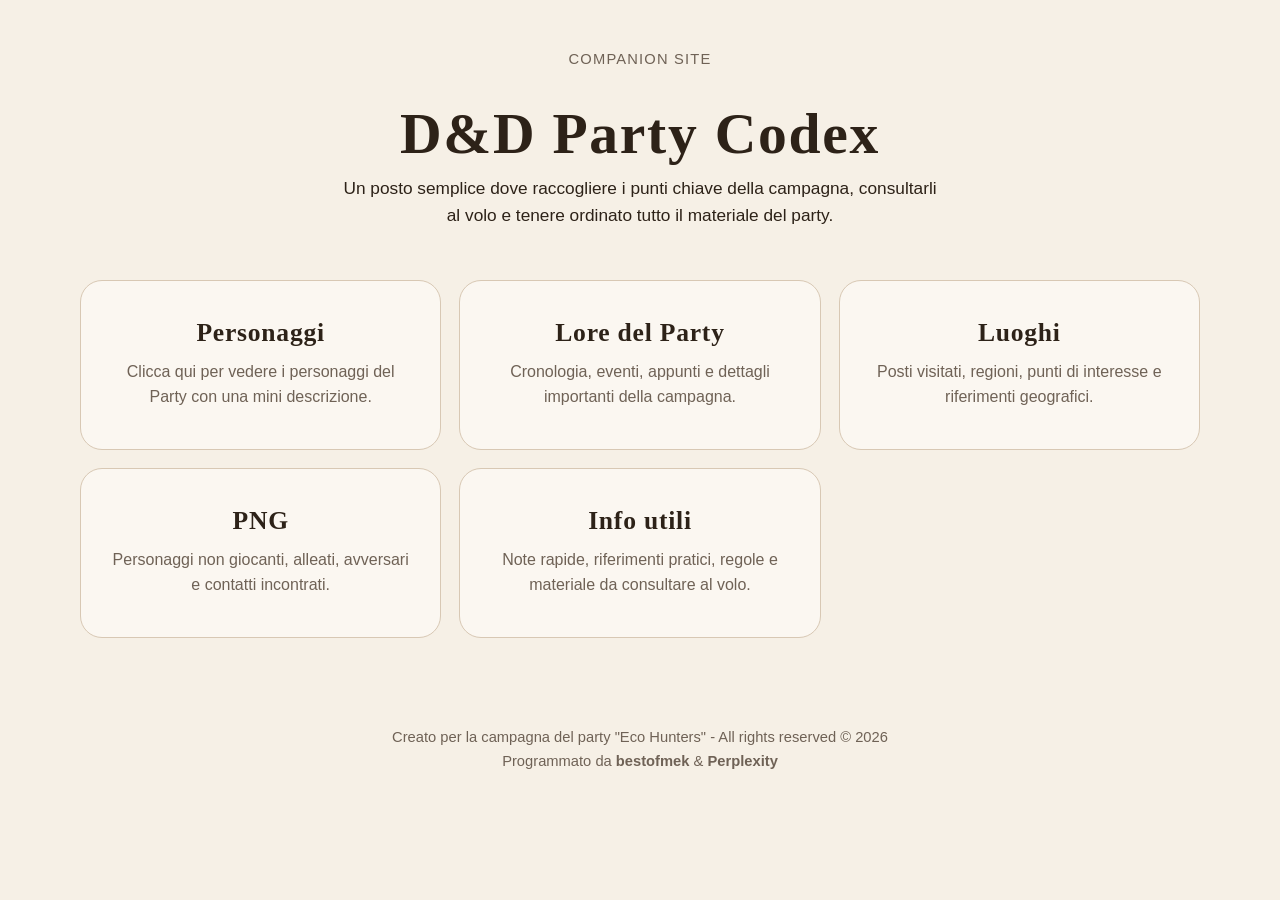
==== commit 72e5765a: "Modifica al font" ====
--- a/index.html
+++ b/index.html
@@ -8,8 +8,7 @@
     name="description"
     content="Hub della campagna con personaggi, lore, luoghi, PNG e informazioni utili."
   />
-  <link rel="stylesheet" href="styles/style.css?v=3" />
-  <script src="scripts/app.js?v=3"></script>
+  <link rel="stylesheet" href="styles/style.css" />
 </head>
 <body>
   <header>
--- a/styles/style.css
+++ b/styles/style.css
@@ -19,9 +19,8 @@
 }
 
 @font-face {
-  font-family: "DragonitWeb";
-  src: local("Dragonit"),
-       url("../assets/fonts/Dragonit-4ned6.otf?v=3") format("opentype");
+  font-family: "Dragonit";
+  src: url("../assets/fonts/Dragonit.woff2") format("woff2");
   font-weight: normal;
   font-style: normal;
   font-display: swap;
@@ -92,7 +91,7 @@
 
 h1 {
   margin-bottom: 12px;
-  font-family: "DragonitWeb", Georgia, serif;
+  font-family: "Dragonit", Georgia, serif;
   font-size: clamp(2.1rem, 4.5vw, 3.9rem);
   line-height: 1;
   letter-spacing: 0.03em;
@@ -100,7 +99,7 @@
 
 h2 {
   margin-bottom: 18px;
-  font-family: "DragonitWeb", Georgia, serif;
+  font-family: "Dragonit", Georgia, serif;
   font-size: clamp(1.7rem, 3vw, 2.7rem);
   line-height: 1.05;
   letter-spacing: 0.03em;
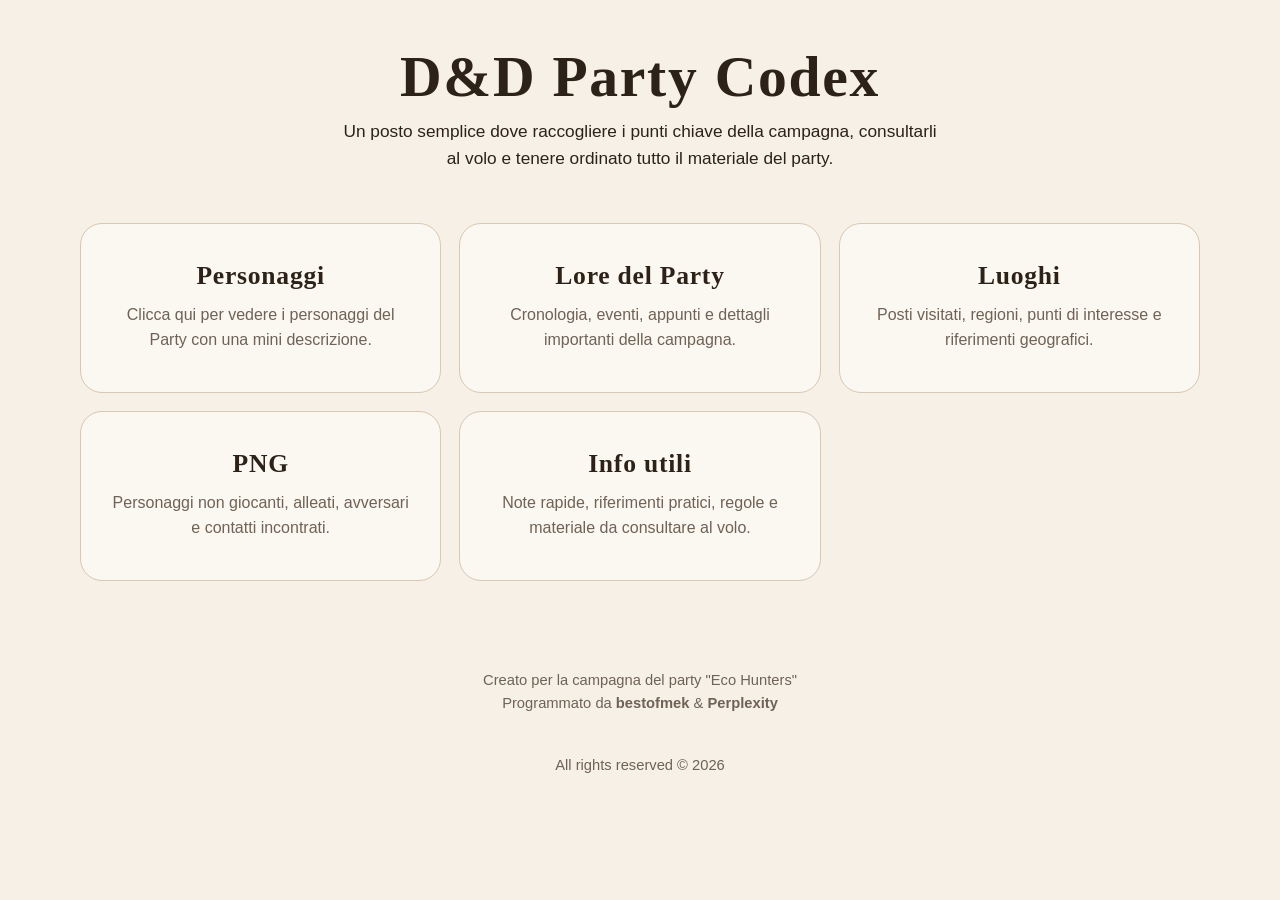
==== commit dec7ac1e: "Sistemati footers" ====
--- a/index.html
+++ b/index.html
@@ -13,8 +13,6 @@
 <body>
   <header>
     <div>
-      <p>Companion site</p>
-      <br>
       <h1>D&D Party Codex</h1>
       <p>
         Un posto semplice dove raccogliere i punti chiave della campagna,
@@ -65,8 +63,9 @@
   </main>
 
   <footer>
-    <p>Creato per la campagna del party "Eco Hunters" - All rights reserved © 2026
+    <p>Creato per la campagna del party "Eco Hunters"
       <br>Programmato da <b>bestofmek</b> & <b>Perplexity</b></p>
+      <br>All rights reserved © 2026
   </footer>
 
   <script src="scripts/app.js"></script>
--- a/styles/style.css
+++ b/styles/style.css
@@ -175,6 +175,10 @@
   justify-content: center;
 }
 
+.characters-page .entries-grid {
+  gap: 18px;
+}
+
 .section-card-link,
 .section-card-link:visited,
 .section-card-link:hover,
@@ -323,6 +327,27 @@
   margin-inline: auto;
 }
 
+.character-card-image {
+  width: min(160px, 100%);
+  aspect-ratio: 4 / 5;
+  object-fit: cover;
+  border-radius: 18px;
+  margin: 0 auto 14px;
+  box-shadow: 0 6px 18px rgba(45, 34, 24, 0.08);
+  border: 2px solid #6e1b1b;
+}
+
+.character-dialog-image {
+  width: min(180px, 100%);
+  aspect-ratio: 4 / 5;
+  object-fit: cover;
+  object-position: center;
+  border-radius: 18px;
+  margin: 0 auto 18px;
+  box-shadow: 0 6px 18px rgba(45, 34, 24, 0.08);
+  border: 2px solid #6e1b1b;
+}
+
 footer {
   padding: 0 0 36px;
   color: var(--muted);
